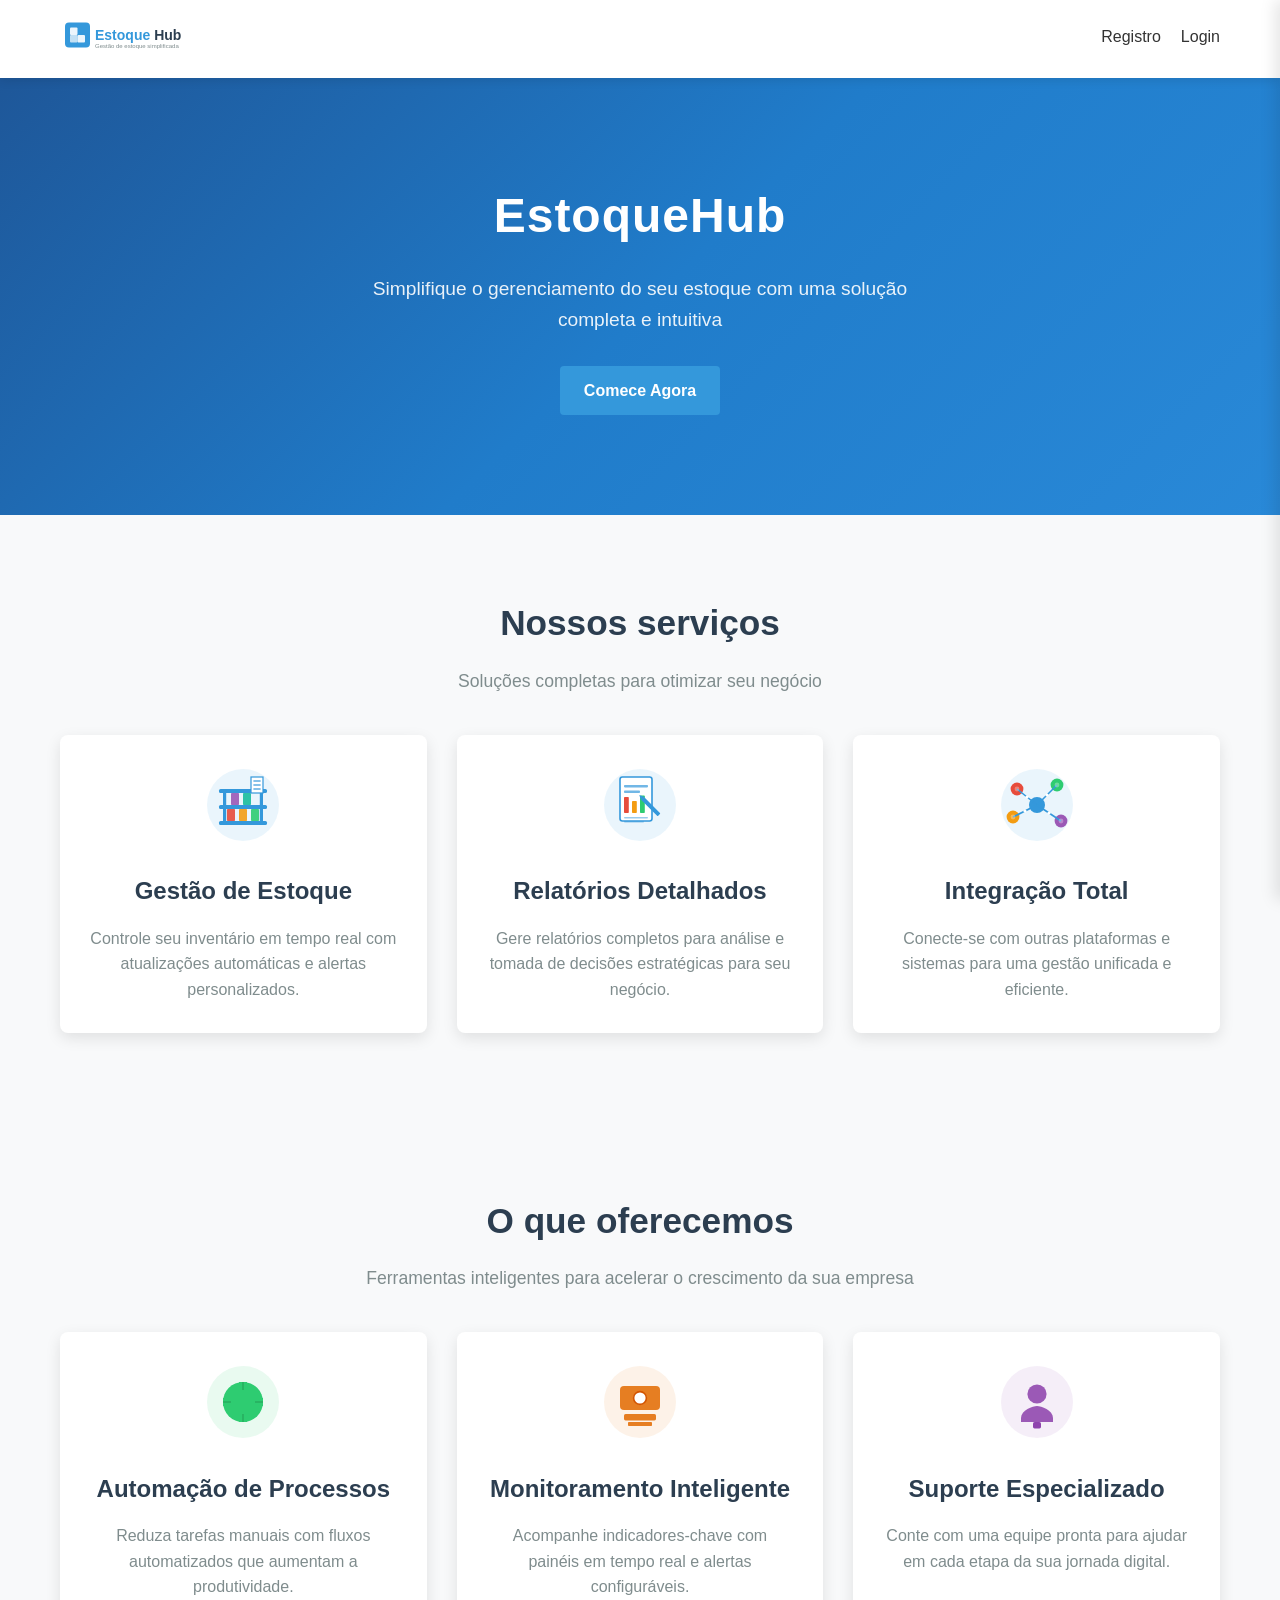
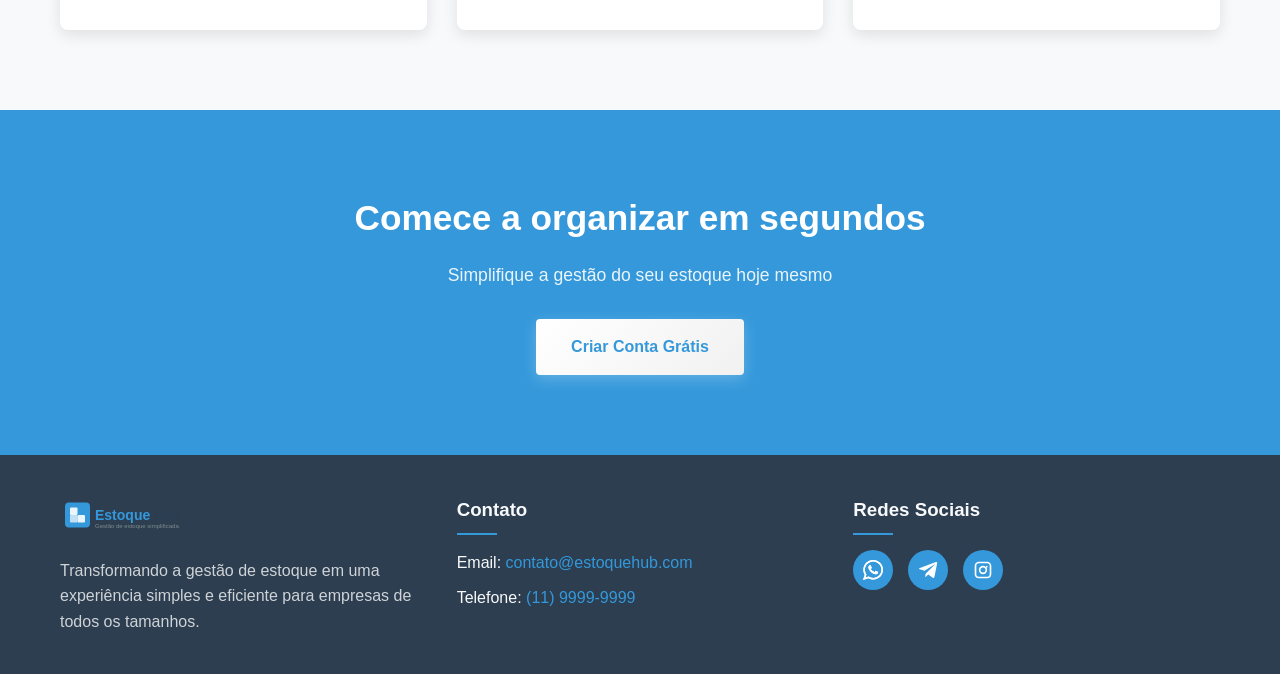
==== pages/index.html @ 6821551e "Guilherme-1 - Criação das páginas inicial, registro e login" ====
<!DOCTYPE html>
<html lang="pt-br">

<head>
    <meta charset="UTF-8" />
    <meta name="viewport" content="width=device-width, initial-scale=1.0" />
    <title>EstoqueHub - Gerenciamento de Estoque Simplificado</title>
    <link rel="stylesheet" href="../assets/css/index.css" />
    <link rel="stylesheet" href="../assets/css/base.css" />
    <link rel="stylesheet" href="../assets/css/mobile-menu.css" />
    <script src="../scripts/main.js"></script>
</head>

<body>
    <header>
        <div class="container">
            <div class="logo">
                <a href="index.html">
                    <!-- Logo SVG Embutido -->
                    <svg viewBox="0 0 300 80" xmlns="http://www.w3.org/2000/svg" width="150" height="40">
                        <!-- Fundo do logo -->
                        <rect x="10" y="15" width="50" height="50" rx="8" fill="#3498db" />

                        <!-- Elementos de estoque (caixas) -->
                        <rect x="20" y="25" width="15" height="15" rx="2" fill="white" opacity="0.9" />
                        <rect x="35" y="40" width="15" height="15" rx="2" fill="white" opacity="0.9" />
                        <rect x="20" y="40" width="15" height="15" rx="2" fill="white" opacity="0.7" />

                        <!-- Nome da empresa -->
                        <text x="70" y="50" font-family="Segoe UI, sans-serif" font-size="28" font-weight="bold"
                            fill="#333333">
                            <tspan fill="#3498db">Estoque</tspan>
                            <tspan fill="#2c3e50">Hub</tspan>
                        </text>

                        <!-- Slogan opcional -->
                        <text x="70" y="65" font-family="Segoe UI, sans-serif" font-size="12" fill="#7f8c8d">Gestão de
                            estoque simplificada</text>
                    </svg>
                </a>
            </div>

            <!-- Menu para desktop -->
            <nav class="desktop-nav">
                <a href="../pages/registro.html" class="animated-link">Registro</a>
                <a href="../pages/login.html" class="animated-link">Login</a>
            </nav>

            <!-- Botão do menu mobile -->
            <button id="mobile-menu-toggle" class="hamburger-button" aria-label="Abrir menu">
                <svg width="24" height="24" viewBox="0 0 24 24" fill="none" xmlns="http://www.w3.org/2000/svg">
                    <rect y="4" width="24" height="2" fill="black" />
                    <rect y="11" width="24" height="2" fill="black" />
                    <rect y="18" width="24" height="2" fill="black" />
                </svg>

            </button>
        </div>
    </header>

    <!-- Menu lateral para mobile -->
    <div id="mobile-menu" class="mobile-menu">
        <div class="mobile-menu-header">
            <svg viewBox="0 0 300 80" xmlns="http://www.w3.org/2000/svg" width="150" height="40">
                <!-- Fundo do logo -->
                <rect x="10" y="15" width="50" height="50" rx="8" fill="#3498db" />

                <!-- Elementos de estoque (caixas) -->
                <rect x="20" y="25" width="15" height="15" rx="2" fill="white" opacity="0.9" />
                <rect x="35" y="40" width="15" height="15" rx="2" fill="white" opacity="0.9" />
                <rect x="20" y="40" width="15" height="15" rx="2" fill="white" opacity="0.7" />

                <!-- Nome da empresa -->
                <text x="70" y="50" font-family="Segoe UI, sans-serif" font-size="28" font-weight="bold" fill="#333333">
                    <tspan fill="#3498db">Estoque</tspan>
                    <tspan fill="#2c3e50">Hub</tspan>
                </text>

                <!-- Slogan opcional -->
                <text x="70" y="65" font-family="Segoe UI, sans-serif" font-size="12" fill="#7f8c8d">Gestão de
                    estoque simplificada</text>
            </svg>
            <button id="mobile-menu-close" class="close-button" aria-label="Fechar menu">
                &times;
            </button>
        </div>
        <nav class="mobile-menu-links">
            <a href="../pages/index.html">Início</a>
            <a href="../pages/registro.html">Registro</a>
            <a href="../pages/login.html">Login</a>
            <a href="#services">Serviços</a>
        </nav>
        <div class="mobile-menu-footer">
            <p>Contato: <a href="mailto:contato@estoquehub.com">contato@estoquehub.com</a></p>
            <div class="mobile-socials">
                <a href="https://wa.me/5500000000000" target="_blank" aria-label="WhatsApp">
                    <svg xmlns="http://www.w3.org/2000/svg" width="20" height="20" viewBox="0 0 90 90">
                        <path id="WhatsApp" fill="#ffffff"
                            d="M90,43.841c0,24.213-19.779,43.841-44.182,43.841c-7.747,0-15.025-1.98-21.357-5.455L0,90l7.975-23.522   c-4.023-6.606-6.34-14.354-6.34-22.637C1.635,19.628,21.416,0,45.818,0C70.223,0,90,19.628,90,43.841z M45.818,6.982   c-20.484,0-37.146,16.535-37.146,36.859c0,8.065,2.629,15.534,7.076,21.61L11.107,79.14l14.275-4.537   c5.865,3.851,12.891,6.097,20.437,6.097c20.481,0,37.146-16.533,37.146-36.857S66.301,6.982,45.818,6.982z M68.129,53.938   c-0.273-0.447-0.994-0.717-2.076-1.254c-1.084-0.537-6.41-3.138-7.4-3.495c-0.993-0.358-1.717-0.538-2.438,0.537   c-0.721,1.076-2.797,3.495-3.43,4.212c-0.632,0.719-1.263,0.809-2.347,0.271c-1.082-0.537-4.571-1.673-8.708-5.333   c-3.219-2.848-5.393-6.364-6.025-7.441c-0.631-1.075-0.066-1.656,0.475-2.191c0.488-0.482,1.084-1.255,1.625-1.882   c0.543-0.628,0.723-1.075,1.082-1.793c0.363-0.717,0.182-1.344-0.09-1.883c-0.27-0.537-2.438-5.825-3.34-7.977   c-0.902-2.15-1.803-1.792-2.436-1.792c-0.631,0-1.354-0.09-2.076-0.09c-0.722,0-1.896,0.269-2.889,1.344   c-0.992,1.076-3.789,3.676-3.789,8.963c0,5.288,3.879,10.397,4.422,11.113c0.541,0.716,7.49,11.92,18.5,16.223   C58.2,65.771,58.2,64.336,60.186,64.156c1.984-0.179,6.406-2.599,7.312-5.107C68.398,56.537,68.398,54.386,68.129,53.938z" />
                    </svg>
                </a>
                <a href="https://t.me/seucanal" target="_blank" aria-label="Telegram">
                    <svg viewBox="0 0 24 24" width="20" height="20" fill="#ffffff">
                        <path
                            d="M9.03 16.69l-.39 3.68c.56 0 .8-.24 1.09-.52l2.61-2.48 5.41 3.95c.99.55 1.69.26 1.95-.92L22.94 4.2c.33-1.5-.55-2.1-1.49-1.77L2.37 9.51c-1.43.55-1.41 1.34-.26 1.7l5.74 1.79 13.32-8.39-11.14 10.95z" />
                    </svg>
                </a>
                <a href="https://instagram.com/seuusuario" target="_blank" aria-label="Instagram">
                    <svg viewBox="0 0 24 24" width="20" height="20" fill="#ffffff">
                        <path
                            d="M7 2C4.24 2 2 4.24 2 7v10c0 2.76 2.24 5 5 5h10c2.76 0 5-2.24 5-5V7c0-2.76-2.24-5-5-5H7zm10 2a3 3 0 013 3v10a3 3 0 01-3 3H7a3 3 0 01-3-3V7a3 3 0 013-3h10zm-5 3a5 5 0 100 10 5 5 0 000-10zm0 2a3 3 0 110 6 3 3 0 010-6zm4.5-2a1 1 0 100 2 1 1 0 000-2z" />
                    </svg>
                </a>
            </div>
        </div>
    </div>

    <!-- Overlay para quando o menu mobile estiver aberto -->
    <div id="overlay" class="overlay"></div>

    <div class="main">
        <div class="container">
            <h1>EstoqueHub</h1>
            <p>Simplifique o gerenciamento do seu estoque com uma solução completa e intuitiva</p>
            <a href="#" class="normal-button">Comece Agora</a>
        </div>
    </div>

    <div id="services" class="services">
        <div class="container">
            <h2>Nossos serviços</h2>
            <p>Soluções completas para otimizar seu negócio</p>

            <div class="services-grid">
                <div class="service-card">
                    <!-- Ícone de Gestão de Estoque -->
                    <svg viewBox="0 0 100 100" xmlns="http://www.w3.org/2000/svg" width="80" height="80">
                        <!-- Círculo de fundo -->
                        <circle cx="50" cy="50" r="45" fill="#3498db" opacity="0.1" />

                        <!-- Prateleira de estoque (base) -->
                        <rect x="20" y="70" width="60" height="5" rx="2" fill="#3498db" />
                        <rect x="20" y="50" width="60" height="5" rx="2" fill="#3498db" />
                        <rect x="20" y="30" width="60" height="5" rx="2" fill="#3498db" />

                        <!-- Suportes verticais -->
                        <rect x="25" y="30" width="4" height="45" rx="1" fill="#3498db" />
                        <rect x="71" y="30" width="4" height="45" rx="1" fill="#3498db" />

                        <!-- Itens nas prateleiras -->
                        <rect x="30" y="55" width="10" height="15" fill="#e74c3c" opacity="0.9" rx="1" />
                        <rect x="45" y="55" width="10" height="15" fill="#f39c12" opacity="0.9" rx="1" />
                        <rect x="60" y="55" width="10" height="15" fill="#2ecc71" opacity="0.9" rx="1" />

                        <rect x="35" y="35" width="10" height="15" fill="#9b59b6" opacity="0.9" rx="1" />
                        <rect x="50" y="35" width="10" height="15" fill="#1abc9c" opacity="0.9" rx="1" />

                        <!-- Lista de controle -->
                        <rect x="60" y="15" width="15" height="20" fill="white" stroke="#3498db" stroke-width="1.5" />
                        <line x1="63" y1="20" x2="72" y2="20" stroke="#3498db" stroke-width="1.5" />
                        <line x1="63" y1="25" x2="72" y2="25" stroke="#3498db" stroke-width="1.5" />
                        <line x1="63" y1="30" x2="72" y2="30" stroke="#3498db" stroke-width="1.5" />
                    </svg>
                    <h3>Gestão de Estoque</h3>
                    <p>Controle seu inventário em tempo real com atualizações automáticas e alertas personalizados.</p>
                </div>
                <div class="service-card">
                    <!-- Ícone de Relatórios -->
                    <svg viewBox="0 0 100 100" xmlns="http://www.w3.org/2000/svg" width="80" height="80">
                        <!-- Círculo de fundo -->
                        <circle cx="50" cy="50" r="45" fill="#3498db" opacity="0.1" />

                        <!-- Documento de relatório -->
                        <rect x="25" y="15" width="40" height="55" fill="white" stroke="#3498db" stroke-width="2"
                            rx="3" />
                        <rect x="30" y="25" width="30" height="3" fill="#3498db" opacity="0.7" rx="1" />
                        <rect x="30" y="32" width="20" height="3" fill="#3498db" opacity="0.7" rx="1" />

                        <!-- Gráfico de barras -->
                        <rect x="30" y="40" width="6" height="20" fill="#e74c3c" rx="1" />
                        <rect x="40" y="45" width="6" height="15" fill="#f39c12" rx="1" />
                        <rect x="50" y="38" width="6" height="22" fill="#2ecc71" rx="1" />

                        <!-- Detalhes do relatório -->
                        <rect x="30" y="65" width="30" height="2" fill="#3498db" opacity="0.5" rx="1" />
                        <rect x="30" y="70" width="25" height="2" fill="#3498db" opacity="0.5" rx="1" />

                        <!-- Lápis/caneta -->
                        <g transform="rotate(-45, 65, 50)">
                            <rect x="60" y="35" width="5" height="30" fill="#3498db" rx="1" />
                            <polygon points="60,35 65,35 62.5,30" fill="#3498db" />
                        </g>
                    </svg>
                    <h3>Relatórios Detalhados</h3>
                    <p>Gere relatórios completos para análise e tomada de decisões estratégicas para seu negócio.</p>
                </div>
                <div class="service-card">
                    <!-- Ícone de Integração -->
                    <svg viewBox="0 0 100 100" xmlns="http://www.w3.org/2000/svg" width="80" height="80">
                        <!-- Círculo de fundo -->
                        <circle cx="50" cy="50" r="45" fill="#3498db" opacity="0.1" />

                        <!-- Nó central -->
                        <circle cx="50" cy="50" r="10" fill="#3498db" />

                        <!-- Nós conectados -->
                        <circle cx="25" cy="30" r="8" fill="#e74c3c" />
                        <circle cx="20" cy="65" r="8" fill="#f39c12" />
                        <circle cx="75" cy="25" r="8" fill="#2ecc71" />
                        <circle cx="80" cy="70" r="8" fill="#9b59b6" />

                        <!-- Linhas de conexão -->
                        <line x1="50" y1="50" x2="25" y2="30" stroke="#3498db" stroke-width="2" />
                        <line x1="50" y1="50" x2="20" y2="65" stroke="#3498db" stroke-width="2" />
                        <line x1="50" y1="50" x2="75" y2="25" stroke="#3498db" stroke-width="2" />
                        <line x1="50" y1="50" x2="80" y2="70" stroke="#3498db" stroke-width="2" />

                        <!-- Símbolos de conexão -->
                        <circle cx="37.5" cy="40" r="2" fill="white" />
                        <circle cx="35" cy="57.5" r="2" fill="white" />
                        <circle cx="62.5" cy="37.5" r="2" fill="white" />
                        <circle cx="65" cy="60" r="2" fill="white" />

                        <!-- Pequenos detalhes nos nós -->
                        <circle cx="25" cy="30" r="3" fill="white" opacity="0.3" />
                        <circle cx="20" cy="65" r="3" fill="white" opacity="0.3" />
                        <circle cx="75" cy="25" r="3" fill="white" opacity="0.3" />
                        <circle cx="80" cy="70" r="3" fill="white" opacity="0.3" />
                    </svg>
                    <h3>Integração Total</h3>
                    <p>Conecte-se com outras plataformas e sistemas para uma gestão unificada e eficiente.</p>
                </div>
            </div>
        </div>
    </div>

    <div id="offerings" class="services">
        <div class="container">
            <h2>O que oferecemos</h2>
            <p>Ferramentas inteligentes para acelerar o crescimento da sua empresa</p>

            <div class="services-grid">
                <div class="service-card">
                    <!-- Ícone de Automação -->
                    <svg viewBox="0 0 100 100" xmlns="http://www.w3.org/2000/svg" width="80" height="80">
                        <circle cx="50" cy="50" r="45" fill="#2ecc71" opacity="0.1" />
                        <circle cx="50" cy="50" r="25" fill="#2ecc71" />
                        <rect x="45" y="25" width="10" height="10" fill="#2ecc71" />
                        <rect x="45" y="65" width="10" height="10" fill="#2ecc71" />
                        <rect x="25" y="45" width="10" height="10" fill="#2ecc71" />
                        <rect x="65" y="45" width="10" height="10" fill="#2ecc71" />
                        <line x1="50" y1="25" x2="50" y2="35" stroke="#27ae60" stroke-width="2" />
                        <line x1="50" y1="65" x2="50" y2="75" stroke="#27ae60" stroke-width="2" />
                        <line x1="25" y1="50" x2="35" y2="50" stroke="#27ae60" stroke-width="2" />
                        <line x1="65" y1="50" x2="75" y2="50" stroke="#27ae60" stroke-width="2" />
                    </svg>
                    <h3>Automação de Processos</h3>
                    <p>Reduza tarefas manuais com fluxos automatizados que aumentam a produtividade.</p>
                </div>
                <div class="service-card">
                    <!-- Ícone de Monitoramento -->
                    <svg viewBox="0 0 100 100" xmlns="http://www.w3.org/2000/svg" width="80" height="80">
                        <circle cx="50" cy="50" r="45" fill="#e67e22" opacity="0.1" />
                        <rect x="25" y="30" width="50" height="30" fill="#e67e22" rx="5" />
                        <circle cx="50" cy="45" r="8" fill="white" stroke="#d35400" stroke-width="2" />
                        <rect x="30" y="65" width="40" height="8" fill="#e67e22" rx="2" />
                        <rect x="35" y="75" width="30" height="5" fill="#e67e22" rx="1" />
                    </svg>
                    <h3>Monitoramento Inteligente</h3>
                    <p>Acompanhe indicadores-chave com painéis em tempo real e alertas configuráveis.</p>
                </div>
                <div class="service-card">
                    <!-- Ícone de Suporte -->
                    <svg viewBox="0 0 100 100" xmlns="http://www.w3.org/2000/svg" width="80" height="80">
                        <circle cx="50" cy="50" r="45" fill="#9b59b6" opacity="0.1" />
                        <circle cx="50" cy="40" r="12" fill="#9b59b6" />
                        <path d="M30 70c0-10 15-15 20-15s20 5 20 15v5H30z" fill="#9b59b6" />
                        <rect x="45" y="75" width="10" height="8" fill="#8e44ad" rx="2" />
                    </svg>
                    <h3>Suporte Especializado</h3>
                    <p>Conte com uma equipe pronta para ajudar em cada etapa da sua jornada digital.</p>
                </div>
            </div>
        </div>
    </div>

    <div class="cta">
        <div class="container">
            <h2>Comece a organizar em segundos</h2>
            <p>Simplifique a gestão do seu estoque hoje mesmo</p>
            <a href="./pages/registro.html" class="normal-button">Criar Conta Grátis</a>
        </div>
    </div>

    <footer>
        <div class="container">
            <div class="footer-info">
                <div class="logo">
                    <a href="index.html">
                        <!-- Logo SVG Embutido -->
                        <svg viewBox="0 0 300 80" xmlns="http://www.w3.org/2000/svg" width="150" height="40">
                            <!-- Fundo do logo -->
                            <rect x="10" y="15" width="50" height="50" rx="8" fill="#3498db" />

                            <!-- Elementos de estoque (caixas) -->
                            <rect x="20" y="25" width="15" height="15" rx="2" fill="white" opacity="0.9" />
                            <rect x="35" y="40" width="15" height="15" rx="2" fill="white" opacity="0.9" />
                            <rect x="20" y="40" width="15" height="15" rx="2" fill="white" opacity="0.7" />

                            <!-- Nome da empresa -->
                            <text x="70" y="50" font-family="Segoe UI, sans-serif" font-size="28" font-weight="bold"
                                fill="#333333">
                                <tspan fill="#3498db">Estoque</tspan>
                                <tspan fill="#2c3e50">Hub</tspan>
                            </text>

                            <!-- Slogan opcional -->
                            <text x="70" y="65" font-family="Segoe UI, sans-serif" font-size="12" fill="#7f8c8d">Gestão
                                de
                                estoque simplificada</text>
                        </svg>
                    </a>
                </div>
                <p>Transformando a gestão de estoque em uma experiência simples e eficiente para empresas de todos os
                    tamanhos.</p>
            </div>

            <div class="footer-contact">
                <h3>Contato</h3>
                <p>Email: <a href="mailto:contato@estoquehub.com" class="contact-link">contato@estoquehub.com</a></p>
                <p>Telefone: <a href="tel:+551199999999" class="contact-link">(11) 9999-9999</a></p>
            </div>

            <div class="footer-social">
                <h3>Redes Sociais</h3>
                <div class="socials">
                    <!-- Ícone WhatsApp minimalista -->
                    <a href="https://wa.me/5500000000000" class="social-icon" target="_blank" aria-label="WhatsApp">
                        <svg xmlns="http://www.w3.org/2000/svg" xmlns:xlink="http://www.w3.org/1999/xlink" version="1.1"
                            id="Capa_1" x="0px" y="0px" width="90px" height="90px" viewBox="0 0 90 90"
                            style="enable-background:new 0 0 90 90;" xml:space="preserve">
                            <g>
                                <path id="WhatsApp"
                                    d="M90,43.841c0,24.213-19.779,43.841-44.182,43.841c-7.747,0-15.025-1.98-21.357-5.455L0,90l7.975-23.522   c-4.023-6.606-6.34-14.354-6.34-22.637C1.635,19.628,21.416,0,45.818,0C70.223,0,90,19.628,90,43.841z M45.818,6.982   c-20.484,0-37.146,16.535-37.146,36.859c0,8.065,2.629,15.534,7.076,21.61L11.107,79.14l14.275-4.537   c5.865,3.851,12.891,6.097,20.437,6.097c20.481,0,37.146-16.533,37.146-36.857S66.301,6.982,45.818,6.982z M68.129,53.938   c-0.273-0.447-0.994-0.717-2.076-1.254c-1.084-0.537-6.41-3.138-7.4-3.495c-0.993-0.358-1.717-0.538-2.438,0.537   c-0.721,1.076-2.797,3.495-3.43,4.212c-0.632,0.719-1.263,0.809-2.347,0.271c-1.082-0.537-4.571-1.673-8.708-5.333   c-3.219-2.848-5.393-6.364-6.025-7.441c-0.631-1.075-0.066-1.656,0.475-2.191c0.488-0.482,1.084-1.255,1.625-1.882   c0.543-0.628,0.723-1.075,1.082-1.793c0.363-0.717,0.182-1.344-0.09-1.883c-0.27-0.537-2.438-5.825-3.34-7.977   c-0.902-2.15-1.803-1.792-2.436-1.792c-0.631,0-1.354-0.09-2.076-0.09c-0.722,0-1.896,0.269-2.889,1.344   c-0.992,1.076-3.789,3.676-3.789,8.963c0,5.288,3.879,10.397,4.422,11.113c0.541,0.716,7.49,11.92,18.5,16.223   C58.2,65.771,58.2,64.336,60.186,64.156c1.984-0.179,6.406-2.599,7.312-5.107C68.398,56.537,68.398,54.386,68.129,53.938z" />
                            </g>
                            <g>
                            </g>
                            <g>
                            </g>
                            <g>
                            </g>
                            <g>
                            </g>
                            <g>
                            </g>
                            <g>
                            </g>
                            <g>
                            </g>
                            <g>
                            </g>
                            <g>
                            </g>
                            <g>
                            </g>
                            <g>
                            </g>
                            <g>
                            </g>
                            <g>
                            </g>
                            <g>
                            </g>
                            <g>
                            </g>
                            <svg xmlns="http://www.w3.org/2000/svg" xmlns:xlink="http://www.w3.org/1999/xlink"
                                version="1.1" id="Capa_1" x="0px" y="0px" width="90px" height="90px" viewBox="0 0 90 90"
                                style="enable-background:new 0 0 90 90;" xml:space="preserve">
                                <g>
                                    <path id="WhatsApp"
                                        d="M90,43.841c0,24.213-19.779,43.841-44.182,43.841c-7.747,0-15.025-1.98-21.357-5.455L0,90l7.975-23.522   c-4.023-6.606-6.34-14.354-6.34-22.637C1.635,19.628,21.416,0,45.818,0C70.223,0,90,19.628,90,43.841z M45.818,6.982   c-20.484,0-37.146,16.535-37.146,36.859c0,8.065,2.629,15.534,7.076,21.61L11.107,79.14l14.275-4.537   c5.865,3.851,12.891,6.097,20.437,6.097c20.481,0,37.146-16.533,37.146-36.857S66.301,6.982,45.818,6.982z M68.129,53.938   c-0.273-0.447-0.994-0.717-2.076-1.254c-1.084-0.537-6.41-3.138-7.4-3.495c-0.993-0.358-1.717-0.538-2.438,0.537   c-0.721,1.076-2.797,3.495-3.43,4.212c-0.632,0.719-1.263,0.809-2.347,0.271c-1.082-0.537-4.571-1.673-8.708-5.333   c-3.219-2.848-5.393-6.364-6.025-7.441c-0.631-1.075-0.066-1.656,0.475-2.191c0.488-0.482,1.084-1.255,1.625-1.882   c0.543-0.628,0.723-1.075,1.082-1.793c0.363-0.717,0.182-1.344-0.09-1.883c-0.27-0.537-2.438-5.825-3.34-7.977   c-0.902-2.15-1.803-1.792-2.436-1.792c-0.631,0-1.354-0.09-2.076-0.09c-0.722,0-1.896,0.269-2.889,1.344   c-0.992,1.076-3.789,3.676-3.789,8.963c0,5.288,3.879,10.397,4.422,11.113c0.541,0.716,7.49,11.92,18.5,16.223   C58.2,65.771,58.2,64.336,60.186,64.156c1.984-0.179,6.406-2.599,7.312-5.107C68.398,56.537,68.398,54.386,68.129,53.938z" />
                                </g>
                                <g>
                                </g>
                                <g>
                                </g>
                                <g>
                                </g>
                                <g>
                                </g>
                                <g>
                                </g>
                                <g>
                                </g>
                                <g>
                                </g>
                                <g>
                                </g>
                                <g>
                                </g>
                                <g>
                                </g>
                                <g>
                                </g>
                                <g>
                                </g>
                                <g>
                                </g>
                                <g>
                                </g>
                                <g>
                                </g>
                            </svg>
                        </svg>
                    </a>
                    <!-- Ícone Telegram minimalista -->
                    <a href="https://t.me/seucanal" class="social-icon" target="_blank" aria-label="Telegram">
                        <svg viewBox="0 0 24 24" width="24" height="24" fill="#f8f9fa">
                            <path
                                d="M9.03 16.69l-.39 3.68c.56 0 .8-.24 1.09-.52l2.61-2.48 5.41 3.95c.99.55 1.69.26 1.95-.92L22.94 4.2c.33-1.5-.55-2.1-1.49-1.77L2.37 9.51c-1.43.55-1.41 1.34-.26 1.7l5.74 1.79 13.32-8.39-11.14 10.95z" />
                        </svg>
                    </a>
                    <!-- Ícone Instagram minimalista -->
                    <a href="https://instagram.com/seuusuario" class="social-icon" target="_blank"
                        aria-label="Instagram">
                        <svg viewBox="0 0 24 24" width="24" height="24" fill="#f8f9fa">
                            <path
                                d="M7 2C4.24 2 2 4.24 2 7v10c0 2.76 2.24 5 5 5h10c2.76 0 5-2.24 5-5V7c0-2.76-2.24-5-5-5H7zm10 2a3 3 0 013 3v10a3 3 0 01-3 3H7a3 3 0 01-3-3V7a3 3 0 013-3h10zm-5 3a5 5 0 100 10 5 5 0 000-10zm0 2a3 3 0 110 6 3 3 0 010-6zm4.5-2a1 1 0 100 2 1 1 0 000-2z" />
                        </svg>
                    </a>
                </div>
            </div>
        </div>
    </footer>
</body>
---- assets/css/index.css ----
/* Seção principal */
.main {
    background: linear-gradient(135deg, #1e5799 0%, #207cca 51%, #2989d8 100%);
    color: white;
    padding: 100px 0;
    text-align: center;
}

.main h1 {
    font-size: 3rem;
    margin-bottom: 20px;
    letter-spacing: 1px;
}

.main p {
    font-size: 1.2rem;
    max-width: 600px;
    margin: 0 auto 30px;
    opacity: 0.9;
}

/* Seção de serviços */
.services {
    padding: 80px 0;
    text-align: center;
}

.services h2 {
    font-size: 2.2rem;
    margin-bottom: 15px;
    color: #2c3e50;
}

.services > .container > p {
    font-size: 1.1rem;
    color: #7f8c8d;
    max-width: 600px;
    margin: 0 auto 40px;
}

.services-grid {
    display: grid;
    grid-template-columns: repeat(auto-fit, minmax(300px, 1fr));
    gap: 30px;
    margin-top: 40px;
}

.service-card {
    background-color: white;
    padding: 30px;
    border-radius: 8px;
    box-shadow: 0 5px 15px rgba(0, 0, 0, 0.1);
    transition: transform 0.3s ease, box-shadow 0.3s ease;
}

.service-card:hover {
    transform: translateY(-10px);
    box-shadow: 0 15px 30px rgba(0, 0, 0, 0.15);
}

.service-card svg {
    margin-bottom: 20px;
}

.service-card h3 {
    margin-bottom: 15px;
    color: #2c3e50;
    font-size: 1.5rem;
}

.service-card p {
    color: #7f8c8d;
    line-height: 1.6;
}

/* Seção CTA (Call to Action) */
.cta {
    background-color: #3498db;
    color: white;
    padding: 80px 0;
    text-align: center;
}

.cta h2 {
    font-size: 2.2rem;
    margin-bottom: 15px;
}

.cta p {
    font-size: 1.1rem;
    opacity: 0.9;
    max-width: 600px;
    margin: 0 auto 30px;
}

.cta .normal-button {
    background: linear-gradient(135deg, #ffffff, #f1f1f1);
    color: #3498db;
    font-size: 1rem;
    padding: 15px 35px;
    box-shadow: 0 4px 15px rgba(255, 255, 255, 0.25);
    border: none;
    cursor: pointer;
}

.cta .normal-button:hover {
    background: linear-gradient(135deg, #f1f1f1, #ffffff);
    color: #2980b9;
    transform: translateY(-3px);
    box-shadow: 0 8px 25px rgba(255, 255, 255, 0.4);
}

/* ============================= */
/* RESPONSIVIDADE */
/* ============================= */

/* Telas até 768px (tablets) */
@media (max-width: 768px) {
    .main {
        padding: 70px 0;
    }

    .main h1 {
        font-size: 2.2rem;
    }

    .main p {
        font-size: 1.1rem;
    }

    .services,
    .cta {
        padding: 60px 0;
    }

    .services h2,
    .cta h2 {
        font-size: 1.8rem;
    }

    .services > .container > p,
    .cta p {
        font-size: 1rem;
    }

    .services-grid {
        grid-template-columns: 1fr;
    }

    .service-card {
        padding: 25px;
    }
}

/* Telas até 480px (celulares) */
@media (max-width: 480px) {
    .main h1 {
        font-size: 1.8rem;
    }

    .main p,
    .services > .container > p,
    .cta p {
        font-size: 0.95rem;
    }

    .cta h2 {
        font-size: 1.6rem;
    }

    .service-card {
        padding: 20px;
    }

    .cta .normal-button {
        font-size: 0.95rem;
        padding: 12px 25px;
    }
}
---- assets/css/base.css ----
/* Estilos Base */
* {
    margin: 0;
    padding: 0;
    box-sizing: border-box;
    font-family: 'Segoe UI', Tahoma, Geneva, Verdana, sans-serif;
}

body {
    background-color: #f8f9fa;
    color: #333;
    line-height: 1.6;
    min-height: 100vh;
    display: flex;
    flex-direction: column;
}

.container {
    width: 100%;
    max-width: 1200px;
    margin: 0 auto;
    padding: 0 20px;
}

a {
    text-decoration: none;
    color: inherit;
    transition: color 0.3s ease;
}

ul {
    list-style: none;
}

img {
    max-width: 100%;
    height: auto;
}

/* Botões */
.normal-button {
    display: inline-block;
    background-color: #3498db;
    color: white;
    padding: 12px 24px;
    border-radius: 4px;
    font-weight: 600;
    transition: background-color 0.3s ease, transform 0.2s ease;
    border: none;
    cursor: pointer;
    text-align: center;
}

.normal-button:hover {
    background-color: #2980b9;
    transform: translateY(-2px);
}

.normal-button:active {
    transform: translateY(0);
}

/* Links animados no menu */
.animated-link {
    position: relative;
    padding-bottom: 5px;
}

.animated-link:after {
    content: '';
    position: absolute;
    width: 0;
    height: 2px;
    bottom: 0;
    left: 0;
    background-color: #3498db;
    transition: width 0.3s ease;
}

.animated-link:hover:after {
    width: 100%;
}

/* Header */
header {
    background-color: white;
    box-shadow: 0 2px 10px rgba(0, 0, 0, 0.1);
    position: sticky;
    top: 0;
    z-index: 1000;
}

header .container {
    display: flex;
    justify-content: space-between;
    align-items: center;
    padding: 15px 20px;
}

header .logo {
    display: flex;
    align-items: center;
}

header .desktop-nav {
    display: flex;
    gap: 20px;
}

.obrigatorio-alerta {
    margin-top: 12px;
    font-size: 0.75rem;
    font-weight: 400;
    color: var(--alert-color);
    background-color: #f3848450;
    padding: 12px;
    border-left: 4px solid var(--alert-color);
    border-radius: 4px;
    text-align: left;
}



/* Footer */
footer {
    background-color: #2c3e50;
    color: #f8f9fa;
    padding: 40px 0;
    margin-top: auto;
}

footer .container {
    display: grid;
    grid-template-columns: repeat(auto-fit, minmax(250px, 1fr));
    gap: 30px;
}

footer .footer-info p {
    margin-top: 15px;
    opacity: 0.8;
}

footer h3 {
    margin-bottom: 15px;
    position: relative;
    padding-bottom: 10px;
}

footer h3:after {
    content: '';
    position: absolute;
    width: 40px;
    height: 2px;
    background-color: #3498db;
    bottom: 0;
    left: 0;
}

.footer-contact p {
    margin-bottom: 10px;
}

.contact-link {
    color: #3498db;
    transition: color 0.3s ease;
}

.contact-link:hover {
    color: #2980b9;
    text-decoration: underline;
}

.socials {
    display: flex;
    gap: 15px;
    margin-top: 15px;
}

.social-icon {
    width: 40px;
    height: 40px;
    border-radius: 50%;
    background-color: #3498db;
    display: flex;
    align-items: center;
    justify-content: center;
    transition: background-color 0.3s ease, transform 0.2s ease;
}

.social-icon:hover {
    background-color: #2980b9;
    transform: translateY(-3px);
}

.social-icon svg {
    width: 20px;
    height: 20px;
}

/* Garantir que todos os caminhos SVG nos ícones sociais sejam brancos */
.social-icon svg path,
.social-icon svg #WhatsApp {
    fill: #ffffff !important;
}

/* Responsividade */
@media (max-width: 768px) {
    .desktop-nav {
        display: none !important;
    }
    
    header .hamburger-button {
        display: block;
    }
    
    footer .container {
        grid-template-columns: 1fr;
        text-align: center;
    }
    
    footer h3:after {
        left: 50%;
        transform: translateX(-50%);
    }
    
    .socials {
        justify-content: center;
    }
}

@media (min-width: 769px) {
    header .hamburger-button {
        display: none;
    }
}
---- assets/css/mobile-menu.css ----
/* Estilos do menu mobile */

/* Botão hamburger */
.hamburger-button {
    width: 30px;
    height: 25px;
    position: relative;
    background: transparent;
    border: none;
    cursor: pointer;
    display: flex;
    flex-direction: column;
    justify-content: space-between;
    z-index: 1001;
}

.hamburger-button span {
    display: block;
    width: 100%;
    height: 3px;
    background-color: #333;
    border-radius: 3px;
    transition: all 0.3s ease;
}

/* Menu Mobile */
.mobile-menu {
    position: fixed;
    top: 0;
    right: -300px;
    width: 300px;
    height: 100vh;
    background-color: #2c3e50;
    z-index: 1000;
    transition: right 0.3s ease;
    overflow-y: auto;
    box-shadow: -5px 0 15px rgba(0, 0, 0, 0.1);
    display: flex;
    flex-direction: column;
}

.mobile-menu.active {
    right: 0;
}

.mobile-menu-header {
    display: flex;
    justify-content: space-between;
    align-items: center;
    padding: 20px;
    border-bottom: 1px solid rgba(255, 255, 255, 0.1);
}

.close-button {
    background: transparent;
    border: none;
    color: white;
    font-size: 30px;
    cursor: pointer;
}

.mobile-menu-links {
    display: flex;
    flex-direction: column;
    flex: 1;
}

.mobile-menu-links a {
    color: white;
    padding: 15px 20px;
    border-bottom: 1px solid rgba(255, 255, 255, 0.1);
    transition: background-color 0.3s ease;
}

.mobile-menu-links a:hover {
    background-color: rgba(255, 255, 255, 0.1);
}

.mobile-menu-footer {
    padding: 20px;
    border-top: 1px solid rgba(255, 255, 255, 0.1);
    color: white;
}

.mobile-menu-footer p {
    margin-bottom: 15px;
    font-size: 0.9rem;
    opacity: 0.8;
}

.mobile-menu-footer a {
    color: #3498db;
}

.mobile-socials {
    display: flex;
    gap: 15px;
}

.mobile-socials a {
    width: 36px;
    height: 36px;
    border-radius: 50%;
    background-color: #3498db;
    display: flex;
    align-items: center;
    justify-content: center;
    transition: background-color 0.3s ease;
}

.mobile-socials a:hover {
    background-color: #2980b9;
}

.mobile-socials svg path,
.mobile-socials svg #WhatsApp {
    fill: #ffffff !important;
}

.overlay {
    position: fixed;
    top: 0;
    left: 0;
    width: 100%;
    height: 100%;
    background-color: rgba(0, 0, 0, 0.5);
    z-index: 999;
    opacity: 0;
    visibility: hidden;
    transition: opacity 0.3s ease, visibility 0.3s ease;
}

.overlay.active {
    opacity: 1;
    visibility: visible;
}
.hamburger-button.active span:nth-child(1) {
    transform: translateY(11px) rotate(45deg);
}

.hamburger-button.active span:nth-child(2) {
    opacity: 0;
}

.hamburger-button.active span:nth-child(3) {
    transform: translateY(-11px) rotate(-45deg);
}
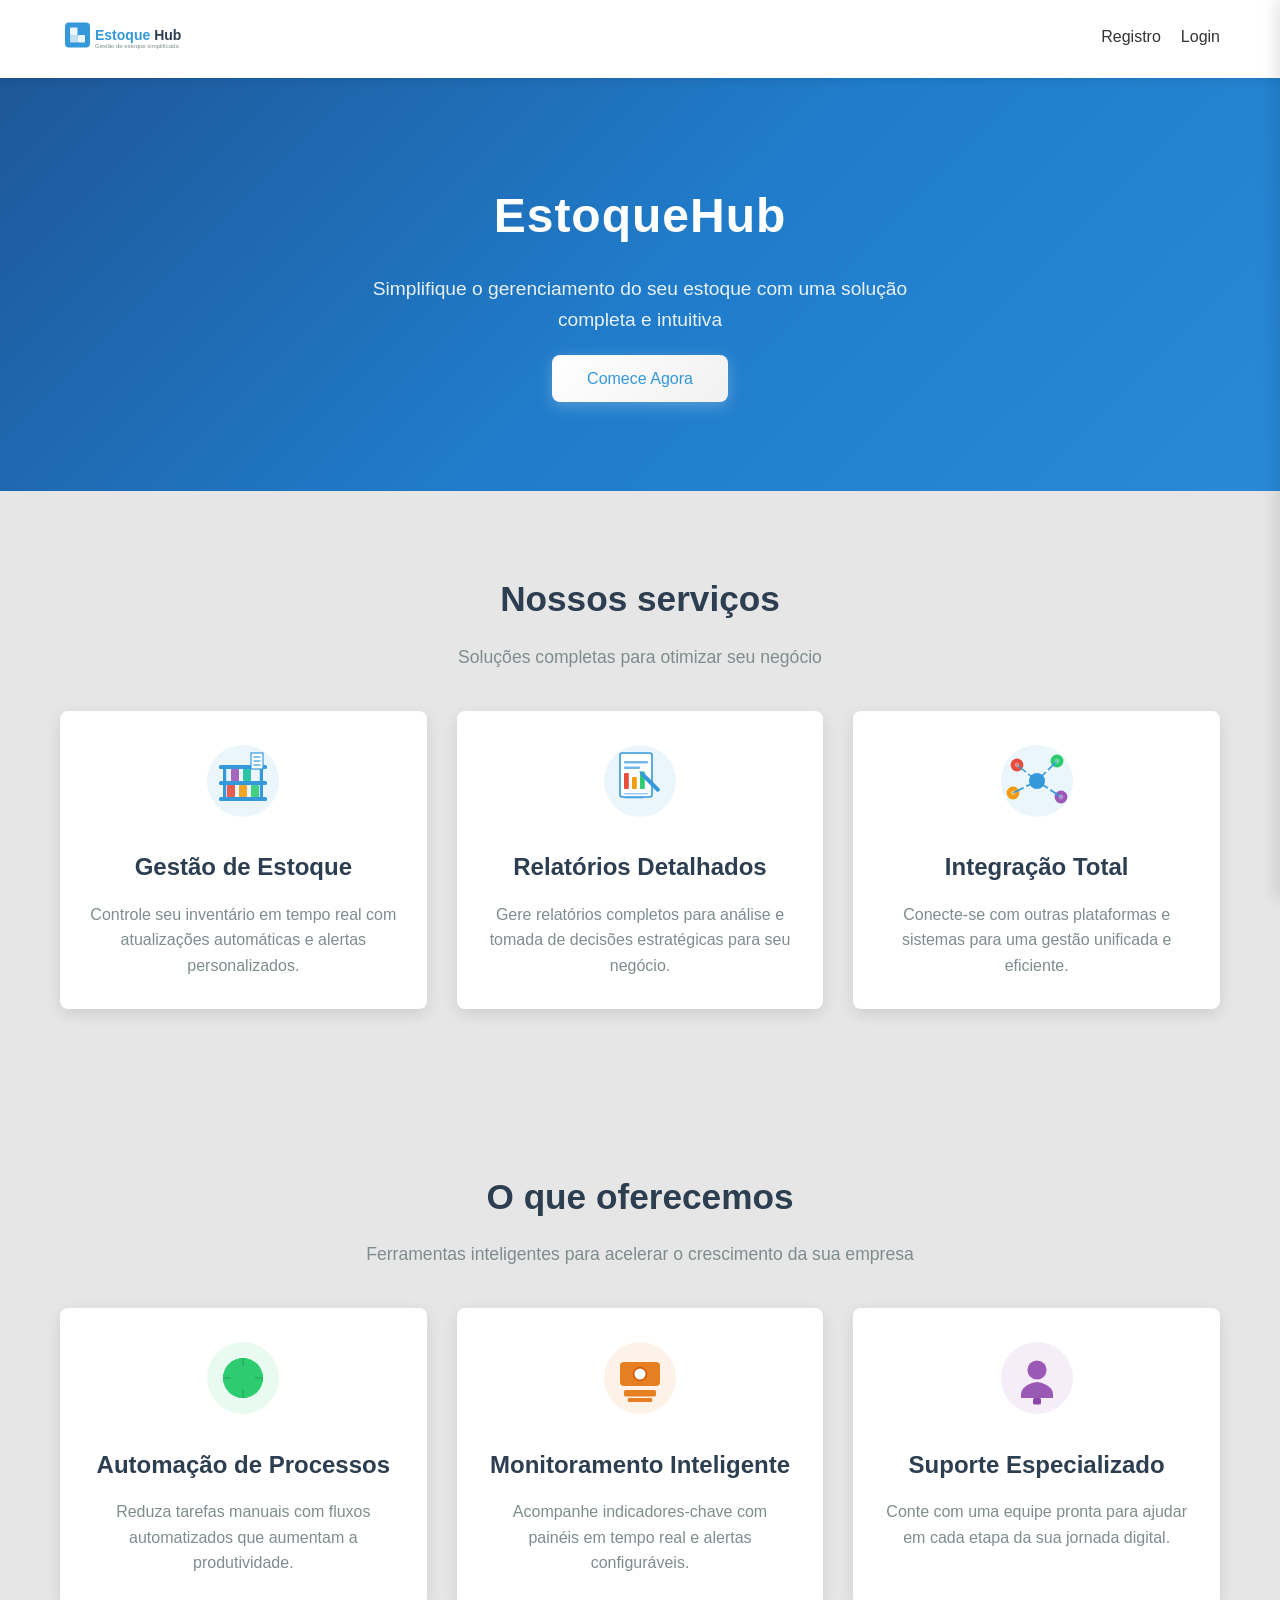
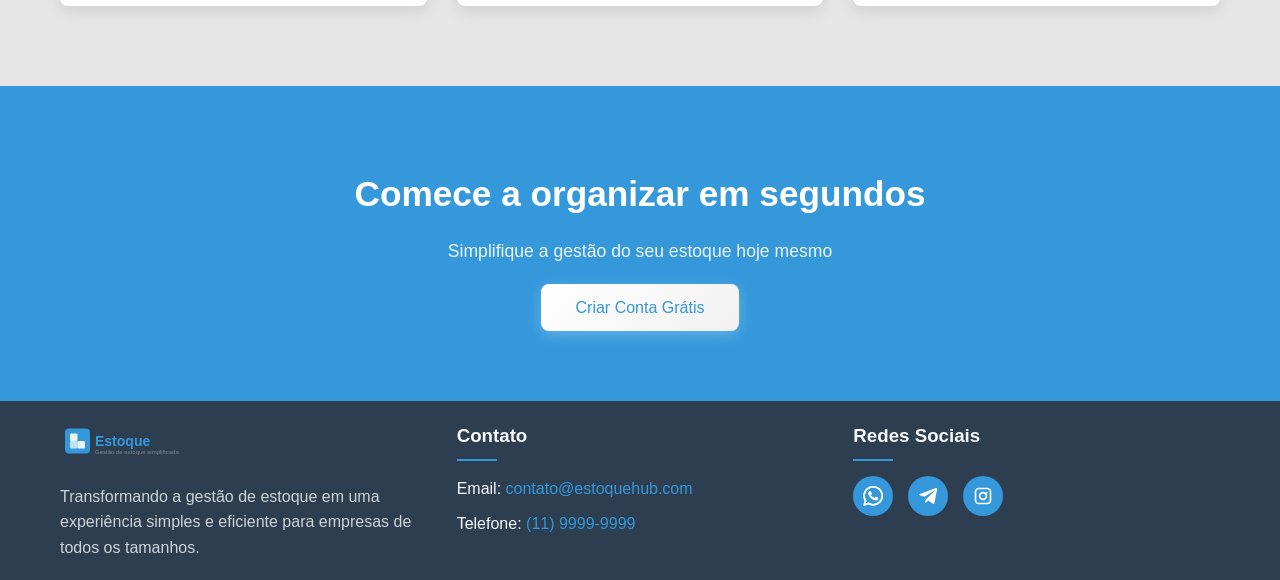
==== commit 8ea8c21a: "Guilherme-2  - Subindo a página dashboardIndex" ====
--- a/pages/index.html
+++ b/pages/index.html
@@ -116,13 +116,13 @@
     </div>
 
     <!-- Overlay para quando o menu mobile estiver aberto -->
-    <div id="overlay" class="overlay"></div>
+    <div id="overlay" class="overlay"></div>    
 
     <div class="main">
         <div class="container">
             <h1>EstoqueHub</h1>
             <p>Simplifique o gerenciamento do seu estoque com uma solução completa e intuitiva</p>
-            <a href="#" class="normal-button">Comece Agora</a>
+            <a href="#" class="normal-button-2">Comece Agora</a>
         </div>
     </div>
 
@@ -288,7 +288,7 @@
         <div class="container">
             <h2>Comece a organizar em segundos</h2>
             <p>Simplifique a gestão do seu estoque hoje mesmo</p>
-            <a href="./pages/registro.html" class="normal-button">Criar Conta Grátis</a>
+            <a href="./pages/registro.html" class="normal-button-2">Criar Conta Grátis</a>
         </div>
     </div>
 
--- a/assets/css/index.css
+++ b/assets/css/index.css
@@ -93,7 +93,7 @@
     margin: 0 auto 30px;
 }
 
-.cta .normal-button {
+.cta .normal-button-2 {
     background: linear-gradient(135deg, #ffffff, #f1f1f1);
     color: #3498db;
     font-size: 1rem;
@@ -103,16 +103,30 @@
     cursor: pointer;
 }
 
-.cta .normal-button:hover {
+.cta .normal-button-2:hover {
     background: linear-gradient(135deg, #f1f1f1, #ffffff);
     color: #2980b9;
     transform: translateY(-3px);
     box-shadow: 0 8px 25px rgba(255, 255, 255, 0.4);
 }
 
-/* ============================= */
-/* RESPONSIVIDADE */
-/* ============================= */
+.normal-button-2 {
+    background: linear-gradient(135deg, #ffffff, #f1f1f1);
+    color: #3498db;
+    font-size: 1rem;
+    padding: 15px 35px;
+    box-shadow: 0 4px 15px rgba(255, 255, 255, 0.25);
+    border: none;
+    cursor: pointer;
+}
+
+.normal-button-2:hover {
+    background: linear-gradient(135deg, #f1f1f1, #ffffff);
+    color: #2980b9;
+    transform: translateY(-3px);
+    box-shadow: 0 8px 25px rgba(255, 255, 255, 0.4);
+}
+
 
 /* Telas até 768px (tablets) */
 @media (max-width: 768px) {
--- a/assets/css/base.css
+++ b/assets/css/base.css
@@ -1,3 +1,21 @@
+/* Variáveis de Cores */
+:root {
+    --primary-color: #3498db;
+    /* Cor principal, azul */
+    --secondary-color: #7f8c8d;
+    /* Cor secundária, cinza escuro */
+    --background-color: #e6e6e6;
+    /* Cor de fundo do body */
+    --form-background-color: #fafafa;
+    /* Cor do fundo do formulário */
+    --form-shadow-color: rgba(0, 0, 0, 0.08);
+    /* Cor da sombra do formulário */
+    --highlight-color: #f4f6fb;
+    /* Cor de destaque para o texto abaixo do botão */
+    --alert-color: #e74c3c;
+    /* Cor de alerta (vermelho) */
+}
+
 /* Estilos Base */
 * {
     margin: 0;
@@ -39,25 +57,34 @@
 
 /* Botões */
 .normal-button {
-    display: inline-block;
-    background-color: #3498db;
+    background: linear-gradient(135deg, #3498db, #2980b9);
     color: white;
-    padding: 12px 24px;
-    border-radius: 4px;
+    border: none;
+    padding: 0.75rem 1.5rem;
+    border-radius: 8px;
     font-weight: 600;
-    transition: background-color 0.3s ease, transform 0.2s ease;
-    border: none;
+    font-size: 1rem;
     cursor: pointer;
-    text-align: center;
+    transition: all 0.3s ease;
+    box-shadow: 0 3px 6px rgba(52, 152, 219, 0.3);
+}
+/* botão especifico do perfil  */
+.perfil-button.normal-button {
+  width: 500px;
+  display: block;
+  margin: 20px auto 0;
+}
+
+.botoes-footer {
+  margin-top: auto;
+  display: flex;
+  justify-content: center;
 }
 
 .normal-button:hover {
-    background-color: #2980b9;
-    transform: translateY(-2px);
-}
-
-.normal-button:active {
-    transform: translateY(0);
+    background: linear-gradient(135deg, #2980b9, #2471a3);
+    transform: translateY(-2px) scale(1.03);
+    box-shadow: 0 6px 12px rgba(41, 128, 185, 0.3);
 }
 
 /* Links animados no menu */
@@ -81,13 +108,22 @@
     width: 100%;
 }
 
+main {
+    padding: 0 15px;
+}
+
+.copyright {
+    margin-top: 20px;
+}
+
 /* Header */
 header {
     background-color: white;
     box-shadow: 0 2px 10px rgba(0, 0, 0, 0.1);
-    position: sticky;
+    position: relative;
     top: 0;
     z-index: 1000;
+    transition: transform 2s ease-in-out;
 }
 
 header .container {
@@ -119,13 +155,223 @@
     text-align: left;
 }
 
+/* Texto abaixo do botão */
+aside {
+    margin-top: 16px;
+    font-size: 0.95rem;
+    color: var(--secondary-color);
+    background-color: var(--highlight-color);
+    padding: 12px;
+    border-left: 4px solid var(--primary-color);
+    border-radius: 4px;
+    text-align: center;
+}
+
+/* Cor de fundo */
+body {
+    background-color: var(--background-color) !important;
+}
+
+aside a {
+    color: var(--primary-color);
+    text-decoration: none;
+}
+
+aside a:hover {
+    text-decoration: underline;
+}
+
+/* Texto abaixo do botão */
+aside {
+    margin-top: 16px;
+    font-size: 0.95rem;
+    color: var(--secondary-color);
+    background-color: #f4f6fb;
+    padding: 12px;
+    border-left: 4px solid var(--primary-color);
+    border-radius: 4px;
+    text-align: center;
+}
+
+aside a {
+    color: var(--primary-color);
+    text-decoration: none;
+}
+
+aside a:hover {
+    text-decoration: underline;
+}
+
+
+/* Formulário de Registro */
+.geral-form {
+  background-color: #fafafa;
+  padding: 36px 30px;
+  border-radius: 12px;
+  box-shadow: 0 8px 20px rgba(0, 0, 0, 0.08);
+  width: 100%;
+  max-width: 600px;
+  display: flex;
+  flex-direction: column;
+  gap: 10px;
+}
+
+.form-group-senha {
+  display: flex;
+  flex-direction: column;
+  gap: 30px;
+}
+
+
+.form-container {
+  display: flex;
+  justify-content: center;
+  gap: 30px;
+  flex-wrap: wrap;
+  margin: 50px auto;
+  max-width: 1700px;
+}
+
+  .campo-readonly {
+    background-color: #f0f0f0;
+    color: #666;
+    opacity: 0.7;
+    cursor: not-allowed;
+  }
+
+.normal-button-2 {
+    background: linear-gradient(135deg, #ffffff, #f1f1f1);
+    color: #3498db;
+    font-size: 1rem;
+    padding: 15px 35px;
+    box-shadow: 0 4px 15px rgba(255, 255, 255, 0.25);
+    border-radius: 8px;
+    cursor: pointer;
+}
+
+.normal-button-2:hover {
+    background: linear-gradient(135deg, #f1f1f1, #ffffff);
+    color: #2980b9;
+    border-radius: 8px;
+    transform: translateY(-3px);
+    box-shadow: 0 8px 25px rgba(255, 255, 255, 0.4);
+}
+
+@media (max-width: 991px) {
+    .geral-form {
+        width: auto;
+    }
+}
+
+.form-row {
+    display: flex;
+    gap: 20px;
+    width: 100%;
+    flex-wrap: wrap;
+}
+
+.form-group {
+    display: flex;
+    flex-direction: column;
+    flex: 1;
+    min-width: 220px;
+}
+
+.full-width {
+    width: 100%;
+}
+
+
+.contact-form {
+    justify-content: space-between;
+    flex-direction: row;
+    width: 100%;
+    align-items: center;
+}
+
+
+.password-form {
+    width: 100%;
+    justify-content: space-between;
+    flex-direction: row;
+}
+
+
+.geral-form label {
+    font-weight: 600;
+    margin-bottom: 4px;
+}
+
+.geral-form input {
+    padding: 10px 12px;
+    border: 1px solid var(--secondary-color);
+    border-radius: 6px;
+    width: auto;
+    font-size: 1rem;
+    transition: border-color 0.3s;
+}
+
+.geral-form input:focus {
+    border-color: var(--primary-color);
+    outline: none;
+}
+
+/* Estilos responsivos para telas menores */
+@media (max-width: 480px) {
+    .geral-form {
+        margin: 20px;
+        padding: 20px;
+    }
+
+    .form-row {
+        flex-direction: column;
+    }
+
+    .form-group {
+        min-width: 100%;
+    }
+
+    .full-width {
+        width: 100%;
+    }
+
+    .contact-form,
+    .password-form {
+        flex-direction: column;
+        gap: 10px;
+    }
+
+    aside {
+        font-size: 0.85rem;
+        padding: 8px;
+    }
+}
+
+/* Estilos para telas maiores (ex: desktop) */
+@media (min-width: 1024px) {
+    .geral-form {
+        margin: 100px auto;
+        padding: 36px 30px;
+    }
+
+    .form-row {
+        gap: 20px;
+    }
+
+    .contact-form,
+    .password-form {
+        flex-direction: row;
+    }
+}
+
+
 
 
 /* Footer */
 footer {
     background-color: #2c3e50;
     color: #f8f9fa;
-    padding: 40px 0;
+    padding: 20px 0;
     margin-top: auto;
 }
 
@@ -208,21 +454,21 @@
     .desktop-nav {
         display: none !important;
     }
-    
+
     header .hamburger-button {
         display: block;
     }
-    
+
     footer .container {
         grid-template-columns: 1fr;
         text-align: center;
     }
-    
+
     footer h3:after {
         left: 50%;
         transform: translateX(-50%);
     }
-    
+
     .socials {
         justify-content: center;
     }
